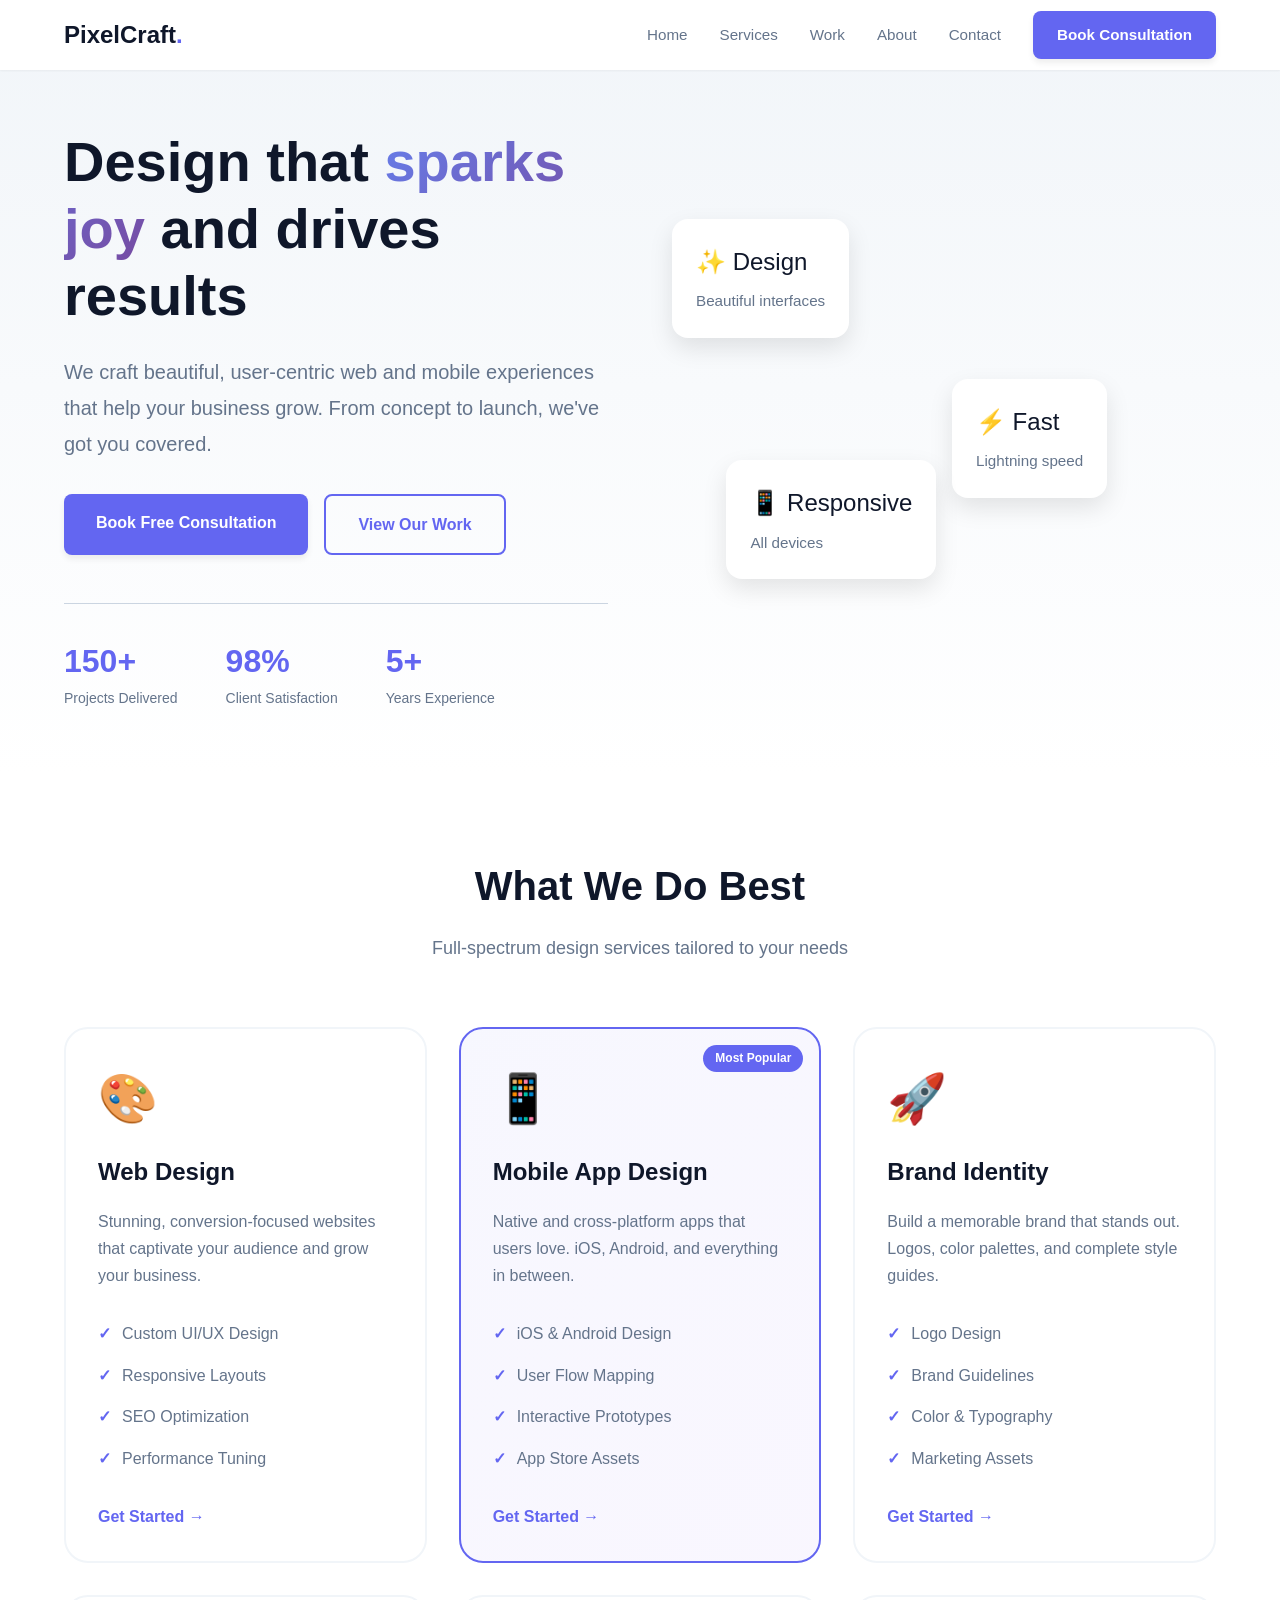
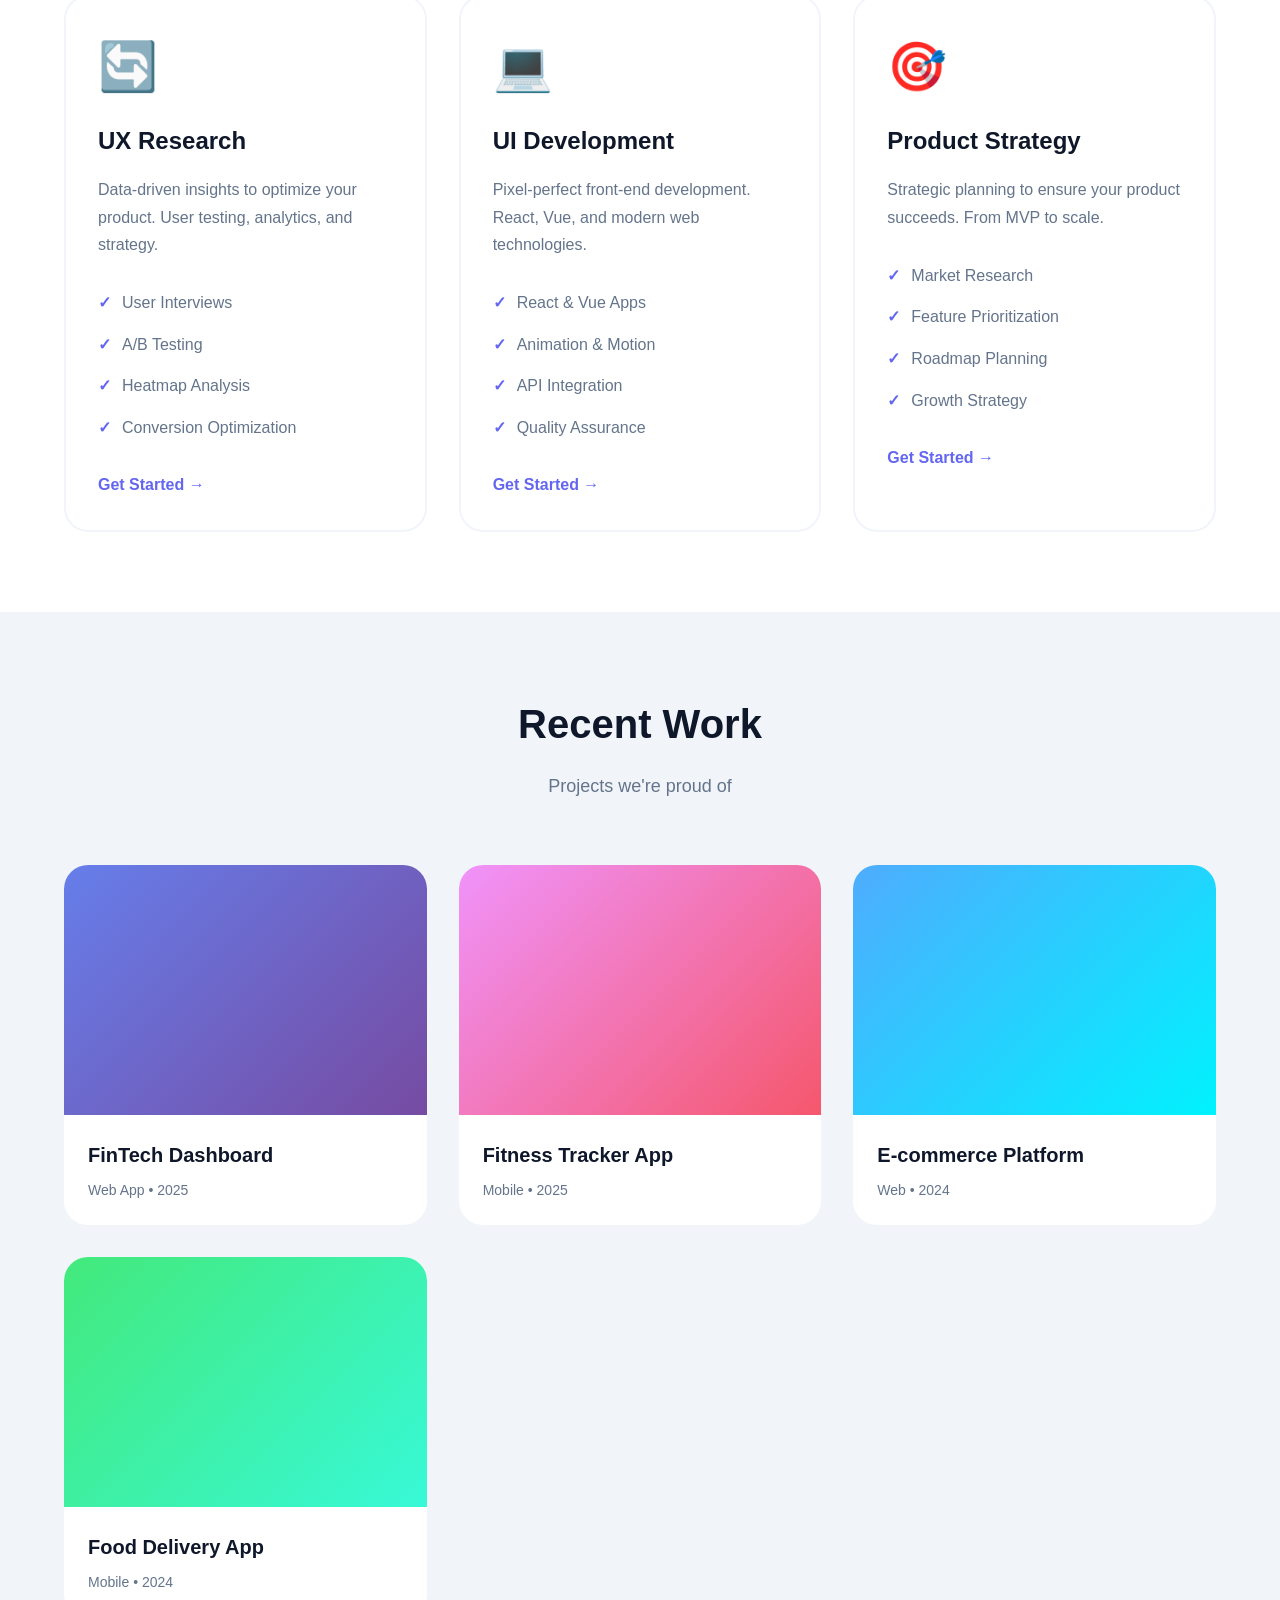
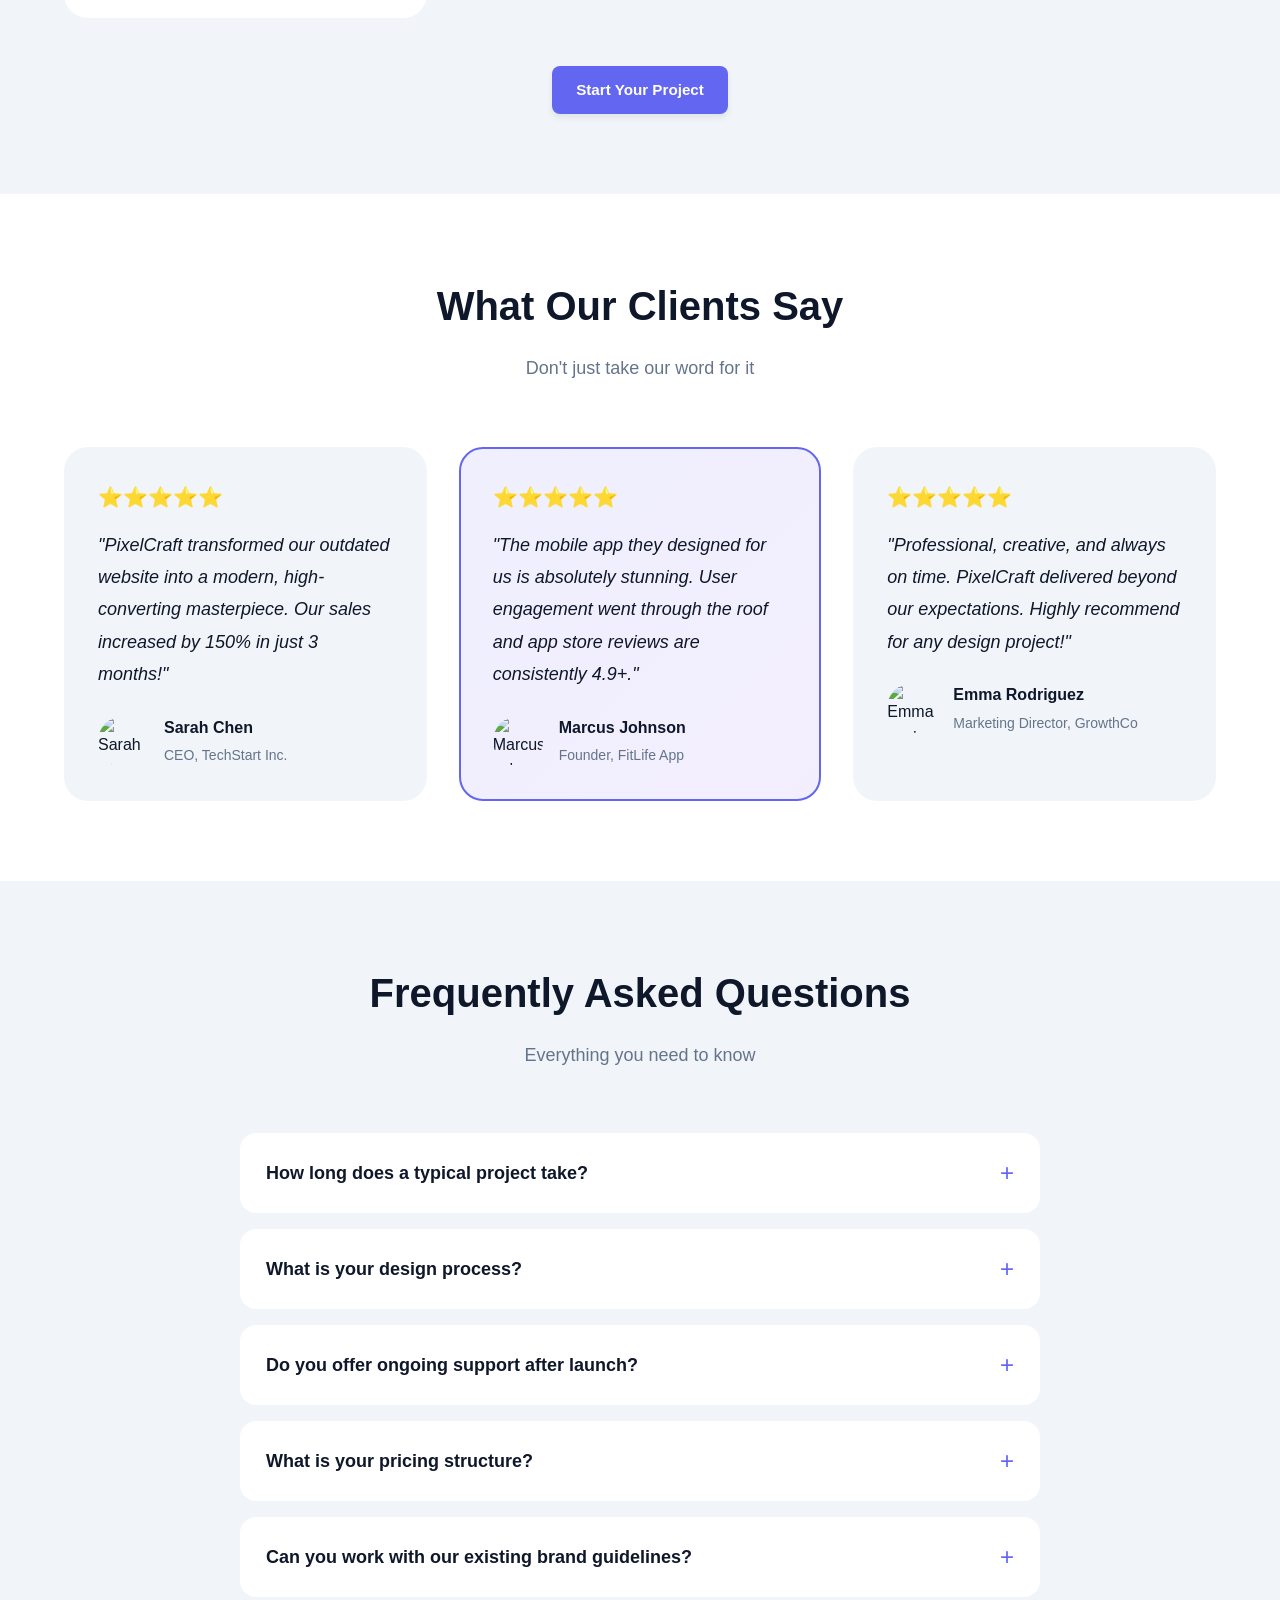
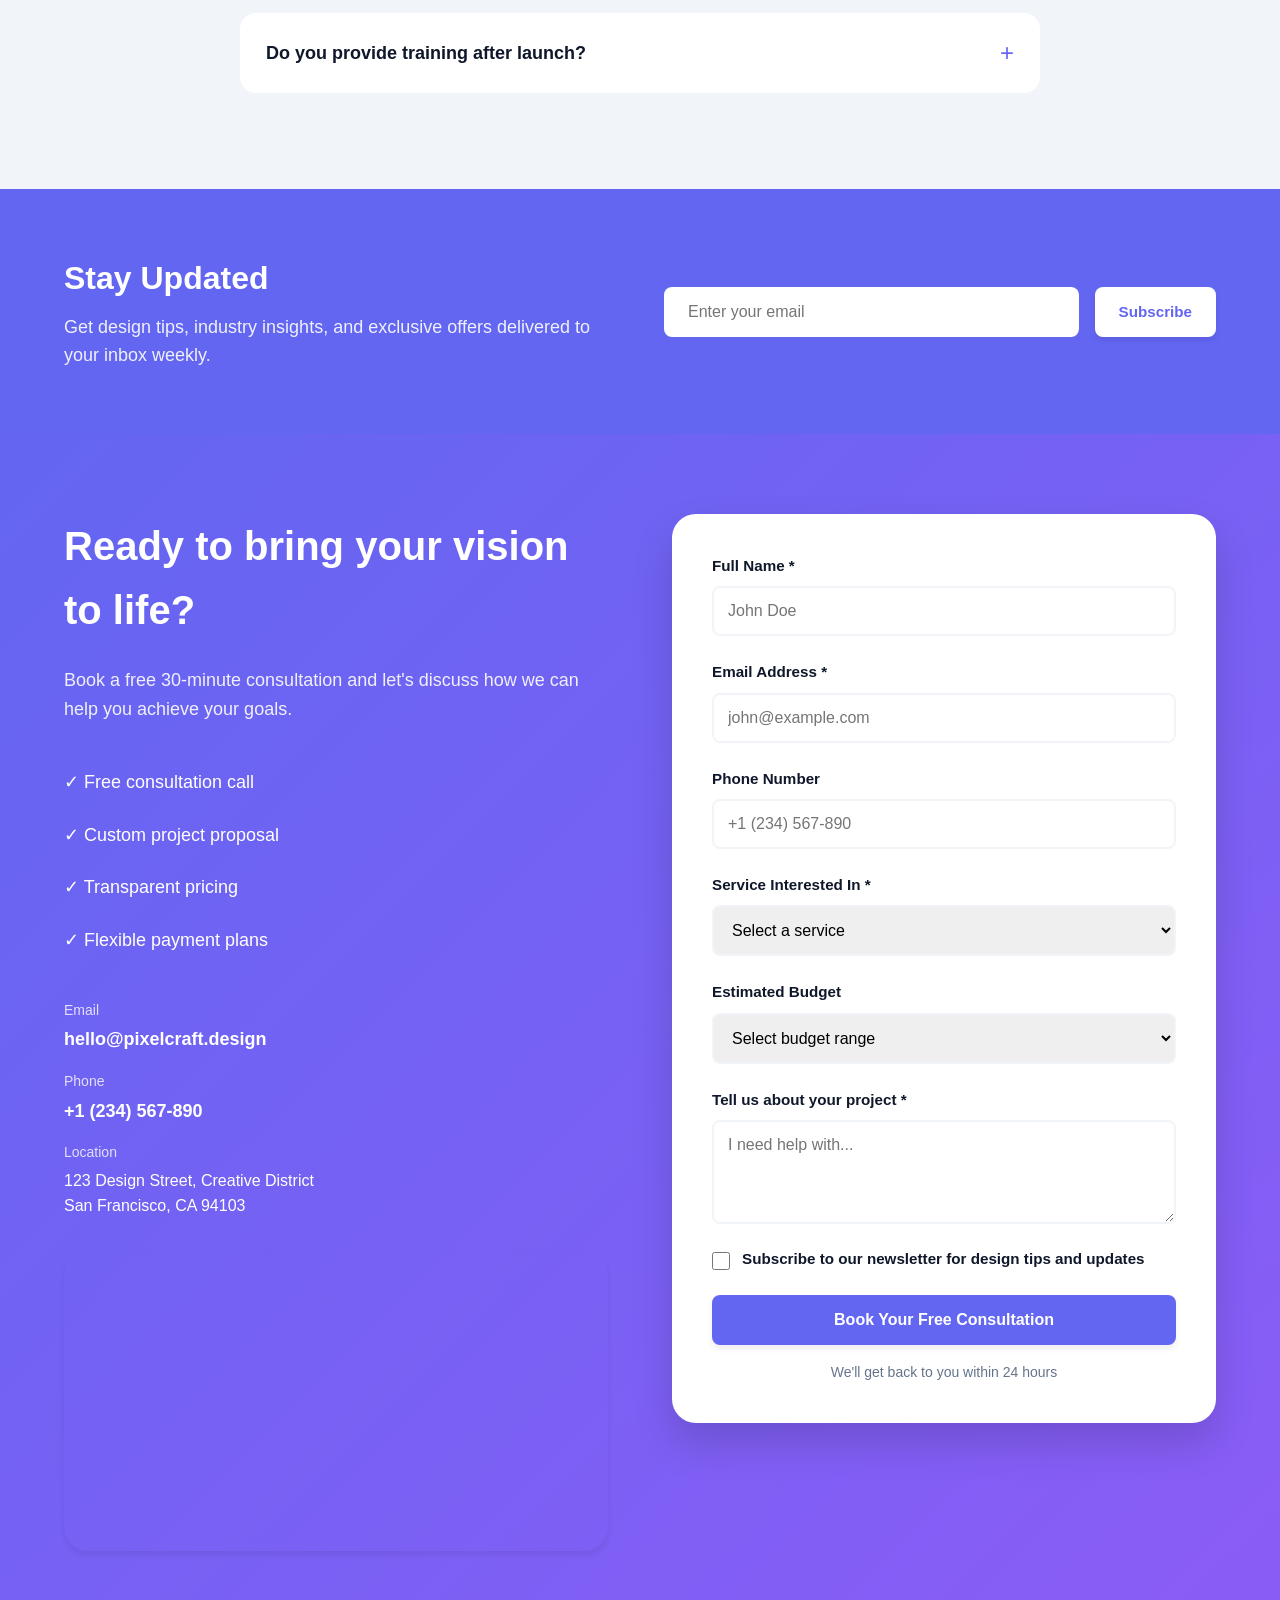
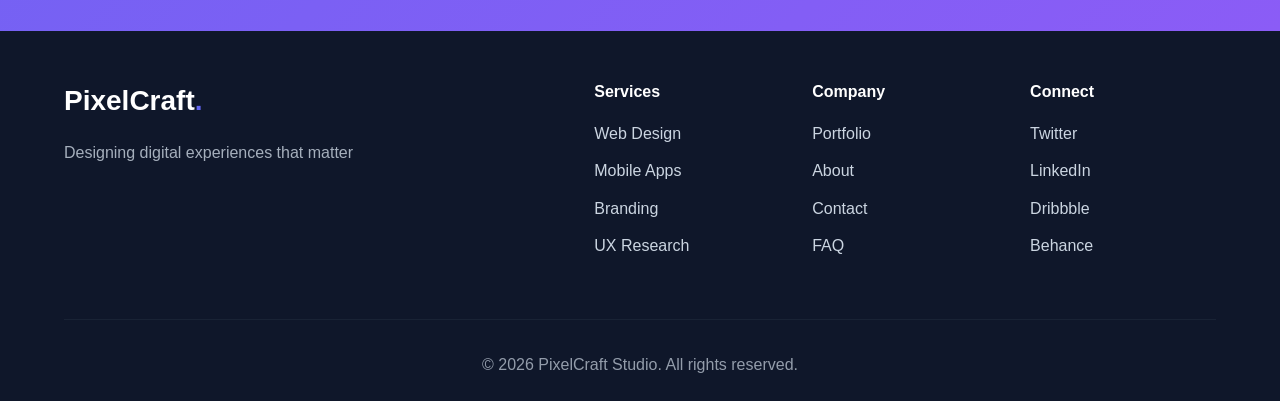
==== index.html @ 51ef46d0 "initial commit" ====
<!DOCTYPE html>
<html lang="en">
<head>
    <meta charset="UTF-8">
    <meta name="viewport" content="width=device-width, initial-scale=1.0">
    <title>PixelCraft Studio - Web & App Design Experts</title>
    <meta name="description" content="Transform your digital presence with award-winning web and app design. Book a free consultation today!">
    <link rel="stylesheet" href="styles.css">
</head>
<body>
    <!-- Navigation -->
    <nav class="navbar" id="navbar">
        <div class="container">
            <div class="nav-wrapper">
                <a href="#home" class="logo">PixelCraft<span class="accent">.</span></a>
                <button class="mobile-toggle" id="mobileToggle" aria-label="Toggle menu">
                    <span></span>
                    <span></span>
                    <span></span>
                </button>
                <ul class="nav-menu" id="navMenu">
                    <li><a href="#home" class="nav-link">Home</a></li>
                    <li><a href="#services" class="nav-link">Services</a></li>
                    <li><a href="#portfolio" class="nav-link">Work</a></li>
                    <li><a href="about.html" class="nav-link">About</a></li>
                    <li><a href="#contact" class="nav-link">Contact</a></li>
                    <li><a href="#contact" class="btn btn-primary">Book Consultation</a></li>
                </ul>
            </div>
        </div>
    </nav>

    <!-- Hero Section -->
    <section class="hero" id="home">
        <div class="container">
            <div class="hero-content">
                <div class="hero-text">
                    <h1 class="hero-title">
                        Design that <span class="gradient-text">sparks joy</span> and drives results
                    </h1>
                    <p class="hero-description">
                        We craft beautiful, user-centric web and mobile experiences that help your business grow. From concept to launch, we've got you covered.
                    </p>
                    <div class="hero-cta">
                        <a href="#contact" class="btn btn-primary btn-large">Book Free Consultation</a>
                        <a href="#portfolio" class="btn btn-secondary btn-large">View Our Work</a>
                    </div>
                    <div class="hero-stats">
                        <div class="stat">
                            <span class="stat-number">150+</span>
                            <span class="stat-label">Projects Delivered</span>
                        </div>
                        <div class="stat">
                            <span class="stat-number">98%</span>
                            <span class="stat-label">Client Satisfaction</span>
                        </div>
                        <div class="stat">
                            <span class="stat-number">5+</span>
                            <span class="stat-label">Years Experience</span>
                        </div>
                    </div>
                </div>
                <div class="hero-visual">
                    <div class="floating-card card-1">
                        <div class="card-header">✨ Design</div>
                        <div class="card-body">Beautiful interfaces</div>
                    </div>
                    <div class="floating-card card-2">
                        <div class="card-header">⚡ Fast</div>
                        <div class="card-body">Lightning speed</div>
                    </div>
                    <div class="floating-card card-3">
                        <div class="card-header">📱 Responsive</div>
                        <div class="card-body">All devices</div>
                    </div>
                </div>
            </div>
        </div>
    </section>

    <!-- Services Section -->
    <section class="services" id="services">
        <div class="container">
            <div class="section-header">
                <h2 class="section-title">What We Do Best</h2>
                <p class="section-subtitle">Full-spectrum design services tailored to your needs</p>
            </div>
            <div class="services-grid">
                <div class="service-card">
                    <div class="service-icon">🎨</div>
                    <h3 class="service-title">Web Design</h3>
                    <p class="service-description">
                        Stunning, conversion-focused websites that captivate your audience and grow your business.
                    </p>
                    <ul class="service-features">
                        <li>Custom UI/UX Design</li>
                        <li>Responsive Layouts</li>
                        <li>SEO Optimization</li>
                        <li>Performance Tuning</li>
                    </ul>
                    <a href="#contact" class="service-link">Get Started →</a>
                </div>

                <div class="service-card featured">
                    <div class="badge">Most Popular</div>
                    <div class="service-icon">📱</div>
                    <h3 class="service-title">Mobile App Design</h3>
                    <p class="service-description">
                        Native and cross-platform apps that users love. iOS, Android, and everything in between.
                    </p>
                    <ul class="service-features">
                        <li>iOS & Android Design</li>
                        <li>User Flow Mapping</li>
                        <li>Interactive Prototypes</li>
                        <li>App Store Assets</li>
                    </ul>
                    <a href="#contact" class="service-link">Get Started →</a>
                </div>

                <div class="service-card">
                    <div class="service-icon">🚀</div>
                    <h3 class="service-title">Brand Identity</h3>
                    <p class="service-description">
                        Build a memorable brand that stands out. Logos, color palettes, and complete style guides.
                    </p>
                    <ul class="service-features">
                        <li>Logo Design</li>
                        <li>Brand Guidelines</li>
                        <li>Color & Typography</li>
                        <li>Marketing Assets</li>
                    </ul>
                    <a href="#contact" class="service-link">Get Started →</a>
                </div>

                <div class="service-card">
                    <div class="service-icon">🔄</div>
                    <h3 class="service-title">UX Research</h3>
                    <p class="service-description">
                        Data-driven insights to optimize your product. User testing, analytics, and strategy.
                    </p>
                    <ul class="service-features">
                        <li>User Interviews</li>
                        <li>A/B Testing</li>
                        <li>Heatmap Analysis</li>
                        <li>Conversion Optimization</li>
                    </ul>
                    <a href="#contact" class="service-link">Get Started →</a>
                </div>

                <div class="service-card">
                    <div class="service-icon">💻</div>
                    <h3 class="service-title">UI Development</h3>
                    <p class="service-description">
                        Pixel-perfect front-end development. React, Vue, and modern web technologies.
                    </p>
                    <ul class="service-features">
                        <li>React & Vue Apps</li>
                        <li>Animation & Motion</li>
                        <li>API Integration</li>
                        <li>Quality Assurance</li>
                    </ul>
                    <a href="#contact" class="service-link">Get Started →</a>
                </div>

                <div class="service-card">
                    <div class="service-icon">🎯</div>
                    <h3 class="service-title">Product Strategy</h3>
                    <p class="service-description">
                        Strategic planning to ensure your product succeeds. From MVP to scale.
                    </p>
                    <ul class="service-features">
                        <li>Market Research</li>
                        <li>Feature Prioritization</li>
                        <li>Roadmap Planning</li>
                        <li>Growth Strategy</li>
                    </ul>
                    <a href="#contact" class="service-link">Get Started →</a>
                </div>
            </div>
        </div>
    </section>

    <!-- Portfolio Section -->
    <section class="portfolio" id="portfolio">
        <div class="container">
            <div class="section-header">
                <h2 class="section-title">Recent Work</h2>
                <p class="section-subtitle">Projects we're proud of</p>
            </div>
            <div class="portfolio-grid">
                <div class="portfolio-item">
                    <div class="portfolio-image" style="background: linear-gradient(135deg, #667eea 0%, #764ba2 100%);"></div>
                    <div class="portfolio-info">
                        <h3 class="portfolio-title">FinTech Dashboard</h3>
                        <p class="portfolio-category">Web App • 2025</p>
                    </div>
                </div>
                <div class="portfolio-item">
                    <div class="portfolio-image" style="background: linear-gradient(135deg, #f093fb 0%, #f5576c 100%);"></div>
                    <div class="portfolio-info">
                        <h3 class="portfolio-title">Fitness Tracker App</h3>
                        <p class="portfolio-category">Mobile • 2025</p>
                    </div>
                </div>
                <div class="portfolio-item">
                    <div class="portfolio-image" style="background: linear-gradient(135deg, #4facfe 0%, #00f2fe 100%);"></div>
                    <div class="portfolio-info">
                        <h3 class="portfolio-title">E-commerce Platform</h3>
                        <p class="portfolio-category">Web • 2024</p>
                    </div>
                </div>
                <div class="portfolio-item">
                    <div class="portfolio-image" style="background: linear-gradient(135deg, #43e97b 0%, #38f9d7 100%);"></div>
                    <div class="portfolio-info">
                        <h3 class="portfolio-title">Food Delivery App</h3>
                        <p class="portfolio-category">Mobile • 2024</p>
                    </div>
                </div>
            </div>
            <div class="portfolio-cta">
                <a href="#contact" class="btn btn-primary">Start Your Project</a>
            </div>
        </div>
    </section>

    <!-- Testimonials Section -->
    <section class="testimonials" id="testimonials">
        <div class="container">
            <div class="section-header">
                <h2 class="section-title">What Our Clients Say</h2>
                <p class="section-subtitle">Don't just take our word for it</p>
            </div>
            <div class="testimonials-grid">
                <div class="testimonial-card">
                    <div class="testimonial-rating">⭐⭐⭐⭐⭐</div>
                    <p class="testimonial-text">
                        "PixelCraft transformed our outdated website into a modern, high-converting masterpiece. Our sales increased by 150% in just 3 months!"
                    </p>
                    <div class="testimonial-author">
                        <img src="https://ui-avatars.com/api/?name=Sarah+Chen&background=6366f1&color=fff" alt="Sarah Chen" class="author-image">
                        <div class="author-info">
                            <div class="author-name">Sarah Chen</div>
                            <div class="author-title">CEO, TechStart Inc.</div>
                        </div>
                    </div>
                </div>

                <div class="testimonial-card featured">
                    <div class="testimonial-rating">⭐⭐⭐⭐⭐</div>
                    <p class="testimonial-text">
                        "The mobile app they designed for us is absolutely stunning. User engagement went through the roof and app store reviews are consistently 4.9+."
                    </p>
                    <div class="testimonial-author">
                        <img src="https://ui-avatars.com/api/?name=Marcus+Johnson&background=ec4899&color=fff" alt="Marcus Johnson" class="author-image">
                        <div class="author-info">
                            <div class="author-name">Marcus Johnson</div>
                            <div class="author-title">Founder, FitLife App</div>
                        </div>
                    </div>
                </div>

                <div class="testimonial-card">
                    <div class="testimonial-rating">⭐⭐⭐⭐⭐</div>
                    <p class="testimonial-text">
                        "Professional, creative, and always on time. PixelCraft delivered beyond our expectations. Highly recommend for any design project!"
                    </p>
                    <div class="testimonial-author">
                        <img src="https://ui-avatars.com/api/?name=Emma+Rodriguez&background=8b5cf6&color=fff" alt="Emma Rodriguez" class="author-image">
                        <div class="author-info">
                            <div class="author-name">Emma Rodriguez</div>
                            <div class="author-title">Marketing Director, GrowthCo</div>
                        </div>
                    </div>
                </div>
            </div>
        </div>
    </section>

    <!-- FAQ Section -->
    <section class="faq" id="faq">
        <div class="container">
            <div class="section-header">
                <h2 class="section-title">Frequently Asked Questions</h2>
                <p class="section-subtitle">Everything you need to know</p>
            </div>
            <div class="faq-container">
                <div class="faq-item">
                    <button class="faq-question">
                        <span>How long does a typical project take?</span>
                        <span class="faq-icon">+</span>
                    </button>
                    <div class="faq-answer">
                        <p>Project timelines vary based on scope. A typical website takes 4-6 weeks, while mobile apps range from 8-12 weeks. We provide detailed timelines during our initial consultation.</p>
                    </div>
                </div>

                <div class="faq-item">
                    <button class="faq-question">
                        <span>What is your design process?</span>
                        <span class="faq-icon">+</span>
                    </button>
                    <div class="faq-answer">
                        <p>We follow a 5-step process: Discovery & Research → Wireframing → Design Concepts → Development → Testing & Launch. You'll be involved at every stage with regular updates and feedback sessions.</p>
                    </div>
                </div>

                <div class="faq-item">
                    <button class="faq-question">
                        <span>Do you offer ongoing support after launch?</span>
                        <span class="faq-icon">+</span>
                    </button>
                    <div class="faq-answer">
                        <p>Absolutely! We offer maintenance packages including updates, bug fixes, and feature additions. All projects include 30 days of free post-launch support.</p>
                    </div>
                </div>

                <div class="faq-item">
                    <button class="faq-question">
                        <span>What is your pricing structure?</span>
                        <span class="faq-icon">+</span>
                    </button>
                    <div class="faq-answer">
                        <p>We offer both project-based and retainer pricing. Websites start at $5,000, mobile apps at $15,000. We provide custom quotes based on your specific needs and requirements.</p>
                    </div>
                </div>

                <div class="faq-item">
                    <button class="faq-question">
                        <span>Can you work with our existing brand guidelines?</span>
                        <span class="faq-icon">+</span>
                    </button>
                    <div class="faq-answer">
                        <p>Yes! We can work within your existing brand guidelines or help you create new ones. Our designs are always tailored to match your brand identity and business goals.</p>
                    </div>
                </div>

                <div class="faq-item">
                    <button class="faq-question">
                        <span>Do you provide training after launch?</span>
                        <span class="faq-icon">+</span>
                    </button>
                    <div class="faq-answer">
                        <p>Yes, we provide comprehensive training sessions and documentation so your team can confidently manage and update your website or app.</p>
                    </div>
                </div>
            </div>
        </div>
    </section>

    <!-- Newsletter Section -->
    <section class="newsletter">
        <div class="container">
            <div class="newsletter-content">
                <div class="newsletter-text">
                    <h2 class="newsletter-title">Stay Updated</h2>
                    <p class="newsletter-description">Get design tips, industry insights, and exclusive offers delivered to your inbox weekly.</p>
                </div>
                <form class="newsletter-form" id="newsletterForm">
                    <input type="email" placeholder="Enter your email" required class="newsletter-input">
                    <button type="submit" class="btn btn-primary">Subscribe</button>
                </form>
            </div>
        </div>
    </section>

    <!-- Contact/CTA Section -->
    <section class="contact" id="contact">
        <div class="container">
            <div class="contact-wrapper">
                <div class="contact-info">
                    <h2 class="contact-title">Ready to bring your vision to life?</h2>
                    <p class="contact-description">
                        Book a free 30-minute consultation and let's discuss how we can help you achieve your goals.
                    </p>
                    <ul class="contact-benefits">
                        <li>✓ Free consultation call</li>
                        <li>✓ Custom project proposal</li>
                        <li>✓ Transparent pricing</li>
                        <li>✓ Flexible payment plans</li>
                    </ul>
                    <div class="contact-details">
                        <div class="contact-item">
                            <span class="contact-label">Email</span>
                            <a href="mailto:hello@pixelcraft.design">hello@pixelcraft.design</a>
                        </div>
                        <div class="contact-item">
                            <span class="contact-label">Phone</span>
                            <a href="tel:+1234567890">+1 (234) 567-890</a>
                        </div>
                        <div class="contact-item">
                            <span class="contact-label">Location</span>
                            <span>123 Design Street, Creative District<br>San Francisco, CA 94103</span>
                        </div>
                    </div>
                    
                    <!-- Google Maps -->
                    <div class="map-container">
                        <iframe 
                            src="https://www.google.com/maps/embed?pb=!1m18!1m12!1m3!1d3153.0977358364634!2d-122.41941492346373!3d37.77492971267033!2m3!1f0!2f0!3f0!3m2!1i1024!2i768!4f13.1!3m3!1m2!1s0x8085809c6c8f4459%3A0xb10ed6d9b5050fa5!2sTwitter%20HQ!5e0!3m2!1sen!2sus!4v1704672000000!5m2!1sen!2sus" 
                            width="100%" 
                            height="300" 
                            style="border:0; border-radius: 1rem;" 
                            allowfullscreen="" 
                            loading="lazy" 
                            referrerpolicy="no-referrer-when-downgrade">
                        </iframe>
                    </div>
                </div>
                <div class="contact-form-wrapper">
                    <form class="contact-form" id="contactForm" action="https://formspree.io/f/YOUR_FORM_ID" method="POST">
                        <div class="form-group">
                            <label for="name">Full Name *</label>
                            <input type="text" id="name" name="name" required placeholder="John Doe">
                        </div>
                        <div class="form-group">
                            <label for="email">Email Address *</label>
                            <input type="email" id="email" name="email" required placeholder="john@example.com">
                        </div>
                        <div class="form-group">
                            <label for="phone">Phone Number</label>
                            <input type="tel" id="phone" name="phone" placeholder="+1 (234) 567-890">
                        </div>
                        <div class="form-group">
                            <label for="service">Service Interested In *</label>
                            <select id="service" name="service" required>
                                <option value="">Select a service</option>
                                <option value="web-design">Web Design</option>
                                <option value="mobile-app">Mobile App Design</option>
                                <option value="branding">Brand Identity</option>
                                <option value="ux-research">UX Research</option>
                                <option value="development">UI Development</option>
                                <option value="strategy">Product Strategy</option>
                            </select>
                        </div>
                        <div class="form-group">
                            <label for="budget">Estimated Budget</label>
                            <select id="budget" name="budget">
                                <option value="">Select budget range</option>
                                <option value="5k-10k">$5,000 - $10,000</option>
                                <option value="10k-25k">$10,000 - $25,000</option>
                                <option value="25k-50k">$25,000 - $50,000</option>
                                <option value="50k+">$50,000+</option>
                            </select>
                        </div>
                        <div class="form-group">
                            <label for="message">Tell us about your project *</label>
                            <textarea id="message" name="message" rows="4" required placeholder="I need help with..."></textarea>
                        </div>
                        <div class="form-group">
                            <label class="checkbox-label">
                                <input type="checkbox" name="newsletter" value="yes">
                                <span>Subscribe to our newsletter for design tips and updates</span>
                            </label>
                        </div>
                        <button type="submit" class="btn btn-primary btn-large btn-full">Book Your Free Consultation</button>
                        <p class="form-note">We'll get back to you within 24 hours</p>
                        <div id="formStatus" class="form-status"></div>
                    </form>
                </div>
            </div>
        </div>
    </section>

    <!-- Footer -->
    <footer class="footer">
        <div class="container">
            <div class="footer-content">
                <div class="footer-brand">
                    <a href="#home" class="logo">PixelCraft<span class="accent">.</span></a>
                    <p class="footer-tagline">Designing digital experiences that matter</p>
                </div>
                <div class="footer-links">
                    <div class="footer-column">
                        <h4>Services</h4>
                        <ul>
                            <li><a href="#services">Web Design</a></li>
                            <li><a href="#services">Mobile Apps</a></li>
                            <li><a href="#services">Branding</a></li>
                            <li><a href="#services">UX Research</a></li>
                        </ul>
                    </div>
                    <div class="footer-column">
                        <h4>Company</h4>
                        <ul>
                            <li><a href="#portfolio">Portfolio</a></li>
                            <li><a href="about.html">About</a></li>
                            <li><a href="#contact">Contact</a></li>
                            <li><a href="#faq">FAQ</a></li>
                        </ul>
                    </div>
                    <div class="footer-column">
                        <h4>Connect</h4>
                        <ul>
                            <li><a href="#">Twitter</a></li>
                            <li><a href="#">LinkedIn</a></li>
                            <li><a href="#">Dribbble</a></li>
                            <li><a href="#">Behance</a></li>
                        </ul>
                    </div>
                </div>
            </div>
            <div class="footer-bottom">
                <p>&copy; 2026 PixelCraft Studio. All rights reserved.</p>
            </div>
        </div>
    </footer>

    <script src="script.js"></script>
</body>
</html>
---- styles.css ----
/* ====================================
   RESET & BASE STYLES
   ==================================== */
* {
    margin: 0;
    padding: 0;
    box-sizing: border-box;
}

:root {
    /* Colors */
    --primary: #6366f1;
    --primary-dark: #4f46e5;
    --primary-light: #818cf8;
    --secondary: #ec4899;
    --accent: #8b5cf6;
    --dark: #0f172a;
    --dark-light: #1e293b;
    --gray: #64748b;
    --gray-light: #cbd5e1;
    --light: #f1f5f9;
    --white: #ffffff;
    
    /* Gradients */
    --gradient-1: linear-gradient(135deg, #667eea 0%, #764ba2 100%);
    --gradient-2: linear-gradient(135deg, #f093fb 0%, #f5576c 100%);
    --gradient-3: linear-gradient(135deg, #4facfe 0%, #00f2fe 100%);
    
    /* Typography */
    --font-sans: -apple-system, BlinkMacSystemFont, 'Segoe UI', Roboto, 'Helvetica Neue', Arial, sans-serif;
    
    /* Spacing */
    --spacing-xs: 0.5rem;
    --spacing-sm: 1rem;
    --spacing-md: 2rem;
    --spacing-lg: 4rem;
    --spacing-xl: 6rem;
    
    /* Border Radius */
    --radius-sm: 0.5rem;
    --radius-md: 1rem;
    --radius-lg: 1.5rem;
    
    /* Shadows */
    --shadow-sm: 0 1px 2px rgba(0, 0, 0, 0.05);
    --shadow-md: 0 4px 6px rgba(0, 0, 0, 0.07);
    --shadow-lg: 0 10px 25px rgba(0, 0, 0, 0.1);
    --shadow-xl: 0 20px 40px rgba(0, 0, 0, 0.15);
}

html {
    scroll-behavior: smooth;
    font-size: 16px;
}

body {
    font-family: var(--font-sans);
    line-height: 1.6;
    color: var(--dark);
    background-color: var(--white);
    -webkit-font-smoothing: antialiased;
    -moz-osx-font-smoothing: grayscale;
}

.container {
    width: 100%;
    max-width: 1200px;
    margin: 0 auto;
    padding: 0 1.5rem;
}

/* ====================================
   NAVIGATION
   ==================================== */
.navbar {
    position: fixed;
    top: 0;
    left: 0;
    right: 0;
    background: rgba(255, 255, 255, 0.95);
    backdrop-filter: blur(10px);
    box-shadow: var(--shadow-sm);
    z-index: 1000;
    transition: all 0.3s ease;
}

.nav-wrapper {
    display: flex;
    align-items: center;
    justify-content: space-between;
    height: 70px;
}

.logo {
    font-size: 1.5rem;
    font-weight: 700;
    color: var(--dark);
    text-decoration: none;
    transition: color 0.3s ease;
}

.logo:hover {
    color: var(--primary);
}

.logo .accent {
    color: var(--primary);
}

.nav-menu {
    display: flex;
    align-items: center;
    gap: 2rem;
    list-style: none;
}

.nav-link {
    color: var(--gray);
    text-decoration: none;
    font-weight: 500;
    transition: color 0.3s ease;
    font-size: 0.95rem;
}

.nav-link:hover {
    color: var(--primary);
}

.mobile-toggle {
    display: none;
    flex-direction: column;
    gap: 5px;
    background: none;
    border: none;
    cursor: pointer;
    padding: 0.5rem;
}

.mobile-toggle span {
    width: 25px;
    height: 3px;
    background: var(--dark);
    border-radius: 2px;
    transition: all 0.3s ease;
}

/* ====================================
   BUTTONS
   ==================================== */
.btn {
    display: inline-block;
    padding: 0.75rem 1.5rem;
    border-radius: var(--radius-sm);
    text-decoration: none;
    font-weight: 600;
    font-size: 0.95rem;
    transition: all 0.3s ease;
    cursor: pointer;
    border: none;
    text-align: center;
}

.btn-primary {
    background: var(--primary);
    color: var(--white);
    box-shadow: var(--shadow-md);
}

.btn-primary:hover {
    background: var(--primary-dark);
    transform: translateY(-2px);
    box-shadow: var(--shadow-lg);
}

.btn-secondary {
    background: transparent;
    color: var(--primary);
    border: 2px solid var(--primary);
}

.btn-secondary:hover {
    background: var(--primary);
    color: var(--white);
}

.btn-large {
    padding: 1rem 2rem;
    font-size: 1rem;
}

.btn-full {
    width: 100%;
}

/* ====================================
   HERO SECTION
   ==================================== */
.hero {
    padding: 8rem 0 4rem;
    background: linear-gradient(180deg, var(--light) 0%, var(--white) 100%);
    overflow: hidden;
}

.hero-content {
    display: grid;
    grid-template-columns: 1fr 1fr;
    gap: 4rem;
    align-items: center;
}

.hero-title {
    font-size: 3.5rem;
    font-weight: 800;
    line-height: 1.2;
    margin-bottom: 1.5rem;
    color: var(--dark);
}

.gradient-text {
    background: var(--gradient-1);
    -webkit-background-clip: text;
    -webkit-text-fill-color: transparent;
    background-clip: text;
}

.hero-description {
    font-size: 1.25rem;
    color: var(--gray);
    margin-bottom: 2rem;
    line-height: 1.8;
}

.hero-cta {
    display: flex;
    gap: 1rem;
    margin-bottom: 3rem;
    flex-wrap: wrap;
}

.hero-stats {
    display: flex;
    gap: 3rem;
    padding-top: 2rem;
    border-top: 1px solid var(--gray-light);
}

.stat {
    display: flex;
    flex-direction: column;
}

.stat-number {
    font-size: 2rem;
    font-weight: 700;
    color: var(--primary);
}

.stat-label {
    font-size: 0.875rem;
    color: var(--gray);
}

.hero-visual {
    position: relative;
    height: 400px;
}

.floating-card {
    position: absolute;
    background: var(--white);
    padding: 1.5rem;
    border-radius: var(--radius-md);
    box-shadow: var(--shadow-lg);
    animation: float 3s ease-in-out infinite;
}

.card-1 {
    top: 0;
    left: 0;
    animation-delay: 0s;
}

.card-2 {
    top: 40%;
    right: 20%;
    animation-delay: 0.5s;
}

.card-3 {
    bottom: 10%;
    left: 10%;
    animation-delay: 1s;
}

.card-header {
    font-size: 1.5rem;
    margin-bottom: 0.5rem;
}

.card-body {
    color: var(--gray);
    font-size: 0.95rem;
}

@keyframes float {
    0%, 100% {
        transform: translateY(0);
    }
    50% {
        transform: translateY(-20px);
    }
}

/* ====================================
   SECTION STYLES
   ==================================== */
section {
    padding: 5rem 0;
}

.section-header {
    text-align: center;
    margin-bottom: 4rem;
}

.section-title {
    font-size: 2.5rem;
    font-weight: 700;
    margin-bottom: 1rem;
    color: var(--dark);
}

.section-subtitle {
    font-size: 1.125rem;
    color: var(--gray);
}

/* ====================================
   SERVICES SECTION
   ==================================== */
.services {
    background: var(--white);
}

.services-grid {
    display: grid;
    grid-template-columns: repeat(auto-fit, minmax(320px, 1fr));
    gap: 2rem;
}

.service-card {
    background: var(--white);
    padding: 2rem;
    border-radius: var(--radius-lg);
    border: 2px solid var(--light);
    transition: all 0.3s ease;
    position: relative;
}

.service-card:hover {
    border-color: var(--primary);
    transform: translateY(-5px);
    box-shadow: var(--shadow-lg);
}

.service-card.featured {
    border-color: var(--primary);
    background: linear-gradient(135deg, rgba(99, 102, 241, 0.05) 0%, rgba(139, 92, 246, 0.05) 100%);
}

.badge {
    position: absolute;
    top: 1rem;
    right: 1rem;
    background: var(--primary);
    color: var(--white);
    padding: 0.25rem 0.75rem;
    border-radius: 1rem;
    font-size: 0.75rem;
    font-weight: 600;
}

.service-icon {
    font-size: 3rem;
    margin-bottom: 1rem;
}

.service-title {
    font-size: 1.5rem;
    font-weight: 700;
    margin-bottom: 1rem;
    color: var(--dark);
}

.service-description {
    color: var(--gray);
    margin-bottom: 1.5rem;
    line-height: 1.7;
}

.service-features {
    list-style: none;
    margin-bottom: 1.5rem;
}

.service-features li {
    padding: 0.5rem 0;
    color: var(--gray);
    position: relative;
    padding-left: 1.5rem;
}

.service-features li:before {
    content: "✓";
    position: absolute;
    left: 0;
    color: var(--primary);
    font-weight: 700;
}

.service-link {
    color: var(--primary);
    text-decoration: none;
    font-weight: 600;
    display: inline-flex;
    align-items: center;
    transition: gap 0.3s ease;
}

.service-link:hover {
    gap: 0.5rem;
}

/* ====================================
   TESTIMONIALS SECTION
   ==================================== */
.testimonials {
    background: var(--white);
}

.testimonials-grid {
    display: grid;
    grid-template-columns: repeat(auto-fit, minmax(320px, 1fr));
    gap: 2rem;
}

.testimonial-card {
    background: var(--light);
    padding: 2rem;
    border-radius: var(--radius-lg);
    transition: all 0.3s ease;
    border: 2px solid transparent;
}

.testimonial-card:hover {
    border-color: var(--primary);
    transform: translateY(-5px);
    box-shadow: var(--shadow-lg);
}

.testimonial-card.featured {
    background: linear-gradient(135deg, rgba(99, 102, 241, 0.1) 0%, rgba(139, 92, 246, 0.1) 100%);
    border-color: var(--primary);
}

.testimonial-rating {
    font-size: 1.25rem;
    margin-bottom: 1rem;
}

.testimonial-text {
    font-size: 1.125rem;
    line-height: 1.8;
    color: var(--dark);
    margin-bottom: 1.5rem;
    font-style: italic;
}

.testimonial-author {
    display: flex;
    align-items: center;
    gap: 1rem;
}

.author-image {
    width: 50px;
    height: 50px;
    border-radius: 50%;
    object-fit: cover;
}

.author-name {
    font-weight: 700;
    color: var(--dark);
    margin-bottom: 0.25rem;
}

.author-title {
    font-size: 0.875rem;
    color: var(--gray);
}

/* ====================================
   FAQ SECTION
   ==================================== */
.faq {
    background: var(--light);
}

.faq-container {
    max-width: 800px;
    margin: 0 auto;
}

.faq-item {
    background: var(--white);
    margin-bottom: 1rem;
    border-radius: var(--radius-md);
    overflow: hidden;
    border: 2px solid transparent;
    transition: border-color 0.3s ease;
}

.faq-item.active {
    border-color: var(--primary);
}

.faq-question {
    width: 100%;
    padding: 1.5rem;
    background: none;
    border: none;
    display: flex;
    justify-content: space-between;
    align-items: center;
    cursor: pointer;
    font-size: 1.125rem;
    font-weight: 600;
    color: var(--dark);
    text-align: left;
    transition: background 0.3s ease;
}

.faq-question:hover {
    background: var(--light);
}

.faq-icon {
    font-size: 1.5rem;
    color: var(--primary);
    transition: transform 0.3s ease;
    font-weight: 300;
}

.faq-item.active .faq-icon {
    transform: rotate(45deg);
}

.faq-answer {
    max-height: 0;
    overflow: hidden;
    transition: max-height 0.3s ease, padding 0.3s ease;
}

.faq-item.active .faq-answer {
    max-height: 500px;
    padding: 0 1.5rem 1.5rem;
}

.faq-answer p {
    color: var(--gray);
    line-height: 1.8;
}

/* ====================================
   NEWSLETTER SECTION
   ==================================== */
.newsletter {
    background: var(--primary);
    padding: 4rem 0;
}

.newsletter-content {
    display: grid;
    grid-template-columns: 1fr 1fr;
    gap: 3rem;
    align-items: center;
}

.newsletter-title {
    font-size: 2rem;
    font-weight: 700;
    color: var(--white);
    margin-bottom: 0.5rem;
}

.newsletter-description {
    color: var(--white);
    opacity: 0.9;
    font-size: 1.125rem;
}

.newsletter-form {
    display: flex;
    gap: 1rem;
}

.newsletter-input {
    flex: 1;
    padding: 1rem 1.5rem;
    border: none;
    border-radius: var(--radius-sm);
    font-size: 1rem;
    font-family: var(--font-sans);
}

.newsletter-input:focus {
    outline: 2px solid var(--white);
}

.newsletter-form .btn {
    white-space: nowrap;
    background: var(--white);
    color: var(--primary);
}

.newsletter-form .btn:hover {
    background: var(--light);
    transform: translateY(-2px);
}

/* ====================================
   PORTFOLIO SECTION
   ==================================== */
.portfolio {
    background: var(--light);
}

.portfolio-grid {
    display: grid;
    grid-template-columns: repeat(auto-fit, minmax(280px, 1fr));
    gap: 2rem;
    margin-bottom: 3rem;
}

.portfolio-item {
    background: var(--white);
    border-radius: var(--radius-lg);
    overflow: hidden;
    transition: all 0.3s ease;
    cursor: pointer;
}

.portfolio-item:hover {
    transform: translateY(-5px);
    box-shadow: var(--shadow-xl);
}

.portfolio-image {
    height: 250px;
    background-size: cover;
    background-position: center;
    transition: transform 0.3s ease;
}

.portfolio-item:hover .portfolio-image {
    transform: scale(1.05);
}

.portfolio-info {
    padding: 1.5rem;
}

.portfolio-title {
    font-size: 1.25rem;
    font-weight: 700;
    margin-bottom: 0.5rem;
    color: var(--dark);
}

.portfolio-category {
    color: var(--gray);
    font-size: 0.875rem;
}

.portfolio-cta {
    text-align: center;
}

/* ====================================
   BLOG SECTION
   ==================================== */
.blog {
    background: var(--white);
}

.blog-grid {
    display: grid;
    grid-template-columns: repeat(auto-fit, minmax(300px, 1fr));
    gap: 2rem;
    margin-bottom: 3rem;
}

.blog-card {
    background: var(--white);
    border-radius: var(--radius-lg);
    overflow: hidden;
    border: 2px solid var(--light);
    transition: all 0.3s ease;
}

.blog-card:hover {
    border-color: var(--primary);
    transform: translateY(-5px);
    box-shadow: var(--shadow-lg);
}

.blog-image {
    height: 200px;
    background-size: cover;
    background-position: center;
}

.blog-content {
    padding: 1.5rem;
}

.blog-meta {
    display: flex;
    justify-content: space-between;
    align-items: center;
    margin-bottom: 1rem;
}

.blog-category {
    background: var(--light);
    color: var(--primary);
    padding: 0.25rem 0.75rem;
    border-radius: 1rem;
    font-size: 0.75rem;
    font-weight: 600;
}

.blog-date {
    color: var(--gray);
    font-size: 0.875rem;
}

.blog-title {
    font-size: 1.25rem;
    font-weight: 700;
    margin-bottom: 0.75rem;
    color: var(--dark);
    line-height: 1.4;
}

.blog-excerpt {
    color: var(--gray);
    margin-bottom: 1rem;
    line-height: 1.6;
}

.blog-link {
    color: var(--primary);
    text-decoration: none;
    font-weight: 600;
    display: inline-flex;
    align-items: center;
    transition: gap 0.3s ease;
}

.blog-link:hover {
    gap: 0.5rem;
}

.blog-cta {
    text-align: center;
}

/* ====================================
   CONTACT SECTION
   ==================================== */
.contact {
    background: linear-gradient(135deg, var(--primary) 0%, var(--accent) 100%);
    color: var(--white);
}

.contact-wrapper {
    display: grid;
    grid-template-columns: 1fr 1fr;
    gap: 4rem;
    align-items: start;
}

.contact-title {
    font-size: 2.5rem;
    font-weight: 700;
    margin-bottom: 1.5rem;
}

.contact-description {
    font-size: 1.125rem;
    margin-bottom: 2rem;
    opacity: 0.9;
}

.contact-benefits {
    list-style: none;
    margin-bottom: 2rem;
}

.contact-benefits li {
    padding: 0.75rem 0;
    font-size: 1.125rem;
}

.contact-details {
    display: flex;
    flex-direction: column;
    gap: 1rem;
}

.contact-item {
    display: flex;
    flex-direction: column;
    gap: 0.25rem;
}

.contact-label {
    font-size: 0.875rem;
    opacity: 0.8;
}

.contact-item a {
    color: var(--white);
    text-decoration: none;
    font-weight: 600;
    font-size: 1.125rem;
}

.map-container {
    margin-top: 2rem;
    border-radius: var(--radius-lg);
    overflow: hidden;
    box-shadow: var(--shadow-md);
}

.map-container iframe {
    display: block;
    width: 100%;
}

.contact-form-wrapper {
    background: var(--white);
    padding: 2.5rem;
    border-radius: var(--radius-lg);
    box-shadow: var(--shadow-xl);
}

.contact-form {
    display: flex;
    flex-direction: column;
    gap: 1.5rem;
}

.form-group {
    display: flex;
    flex-direction: column;
    gap: 0.5rem;
}

.form-group label {
    color: var(--dark);
    font-weight: 600;
    font-size: 0.95rem;
}

.form-group input,
.form-group select,
.form-group textarea {
    padding: 0.875rem;
    border: 2px solid var(--light);
    border-radius: var(--radius-sm);
    font-family: var(--font-sans);
    font-size: 1rem;
    transition: border-color 0.3s ease;
}

.form-group input:focus,
.form-group select:focus,
.form-group textarea:focus {
    outline: none;
    border-color: var(--primary);
}

.form-group textarea {
    resize: vertical;
}

.form-note {
    text-align: center;
    color: var(--gray);
    font-size: 0.875rem;
    margin-top: -0.5rem;
}

.checkbox-label {
    display: flex;
    align-items: start;
    gap: 0.75rem;
    cursor: pointer;
    color: var(--dark);
}

.checkbox-label input[type="checkbox"] {
    margin-top: 0.25rem;
    cursor: pointer;
    width: 18px;
    height: 18px;
}

.checkbox-label span {
    font-size: 0.95rem;
    line-height: 1.5;
}

.form-status {
    margin-top: 1rem;
    padding: 1rem;
    border-radius: var(--radius-sm);
    text-align: center;
    font-weight: 600;
    display: none;
}

.form-status.success {
    display: block;
    background: #d1fae5;
    color: #065f46;
    border: 2px solid #10b981;
}

.form-status.error {
    display: block;
    background: #fee2e2;
    color: #991b1b;
    border: 2px solid #ef4444;
}

.form-status.loading {
    display: block;
    background: #dbeafe;
    color: #1e40af;
    border: 2px solid #3b82f6;
}

/* ====================================
   FOOTER
   ==================================== */
.footer {
    background: var(--dark);
    color: var(--gray-light);
    padding: 3rem 0 1.5rem;
}

.footer-content {
    display: grid;
    grid-template-columns: 1.5fr 2fr;
    gap: 4rem;
    margin-bottom: 3rem;
}

.footer-brand .logo {
    color: var(--white);
    font-size: 1.75rem;
}

.footer-tagline {
    margin-top: 1rem;
    opacity: 0.8;
}

.footer-links {
    display: grid;
    grid-template-columns: repeat(3, 1fr);
    gap: 2rem;
}

.footer-column h4 {
    color: var(--white);
    margin-bottom: 1rem;
    font-size: 1rem;
}

.footer-column ul {
    list-style: none;
}

.footer-column ul li {
    margin-bottom: 0.75rem;
}

.footer-column a {
    color: var(--gray-light);
    text-decoration: none;
    transition: color 0.3s ease;
}

.footer-column a:hover {
    color: var(--primary-light);
}

.footer-bottom {
    text-align: center;
    padding-top: 2rem;
    border-top: 1px solid var(--dark-light);
    opacity: 0.7;
}

/* ====================================
   RESPONSIVE - TABLET
   ==================================== */
@media (max-width: 768px) {
    :root {
        --spacing-lg: 3rem;
        --spacing-xl: 4rem;
    }
    
    .nav-menu {
        position: fixed;
        top: 70px;
        left: 0;
        right: 0;
        background: var(--white);
        flex-direction: column;
        padding: 2rem;
        box-shadow: var(--shadow-lg);
        transform: translateX(-100%);
        transition: transform 0.3s ease;
        gap: 1rem;
    }
    
    .nav-menu.active {
        transform: translateX(0);
    }
    
    .mobile-toggle {
        display: flex;
    }
    
    .hero {
        padding: 6rem 0 3rem;
    }
    
    .hero-content {
        grid-template-columns: 1fr;
        gap: 3rem;
    }
    
    .hero-title {
        font-size: 2.25rem;
        line-height: 1.3;
    }
    
    .hero-description {
        font-size: 1.125rem;
    }
    
    .hero-cta {
        flex-direction: row;
        flex-wrap: wrap;
    }
    
    .hero-cta .btn {
        flex: 1;
        min-width: 45%;
        text-align: center;
    }
    
    .hero-visual {
        height: 250px;
        display: none;
    }
    
    .hero-stats {
        flex-direction: row;
        justify-content: space-between;
        gap: 1.5rem;
        padding-top: 1.5rem;
        flex-wrap: wrap;
    }
    
    .stat {
        flex: 1;
        min-width: 45%;
        text-align: center;
    }
    
    .stat-number {
        font-size: 1.75rem;
    }
    
    .stat-label {
        font-size: 0.8rem;
    }
    
    .section-title {
        font-size: 2rem;
    }
    
    .services-grid {
        grid-template-columns: 1fr;
    }
    
    .contact-wrapper {
        grid-template-columns: 1fr;
        gap: 3rem;
    }
    
    .footer-content {
        grid-template-columns: 1fr;
        gap: 2rem;
    }
    
    .footer-links {
        grid-template-columns: repeat(2, 1fr);
    }
    
    .newsletter-content {
        grid-template-columns: 1fr;
        text-align: center;
    }
    
    .newsletter-form {
        flex-direction: column;
    }
    
    .testimonials-grid {
        grid-template-columns: 1fr;
    }
    
    .map-container {
        margin-top: 1.5rem;
    }
    
    .map-container iframe {
        height: 250px;
    }
}

/* ====================================
   RESPONSIVE - MOBILE
   ==================================== */
@media (max-width: 480px) {
    html {
        font-size: 14px;
    }
    
    .container {
        padding: 0 1rem;
    }
    
    section {
        padding: 3rem 0;
    }
    
    .hero {
        padding: 5rem 0 2rem;
    }
    
    .hero-title {
        font-size: 1.75rem;
        line-height: 1.3;
    }
    
    .hero-description {
        font-size: 1rem;
    }
    
    .hero-cta {
        flex-direction: column;
        gap: 0.75rem;
    }
    
    .hero-cta .btn {
        width: 100%;
    }
    
    .btn-large {
        width: 100%;
        padding: 0.875rem 1.5rem;
    }
    
    .hero-stats {
        flex-direction: column;
        gap: 1.5rem;
        text-align: center;
    }
    
    .stat {
        min-width: 100%;
    }
    
    .stat-number {
        font-size: 1.5rem;
    }
    
    .hero-visual {
        display: none;
    }
    
    .section-header {
        margin-bottom: 2.5rem;
    }
    
    .section-title {
        font-size: 1.75rem;
    }
    
    .services-grid,
    .portfolio-grid,
    .blog-grid {
        grid-template-columns: 1fr;
        gap: 1.5rem;
    }
    
    .contact-form-wrapper {
        padding: 1.5rem;
    }
    
    .contact-title {
        font-size: 2rem;
    }
    
    .footer-links {
        grid-template-columns: 1fr;
    }
}

/* ====================================
   UTILITIES
   ==================================== */
.text-center {
    text-align: center;
}

.mt-1 { margin-top: var(--spacing-xs); }
.mt-2 { margin-top: var(--spacing-sm); }
.mt-3 { margin-top: var(--spacing-md); }

.mb-1 { margin-bottom: var(--spacing-xs); }
.mb-2 { margin-bottom: var(--spacing-sm); }
.mb-3 { margin-bottom: var(--spacing-md); }

/* ====================================
   PORTFOLIO MODAL
   ==================================== */
.portfolio-modal {
    position: fixed;
    top: 0;
    left: 0;
    right: 0;
    bottom: 0;
    z-index: 10000;
    display: flex;
    align-items: center;
    justify-content: center;
    padding: 2rem;
    opacity: 0;
    transition: opacity 0.3s ease;
}

.portfolio-modal.active {
    opacity: 1;
}

.modal-overlay {
    position: absolute;
    top: 0;
    left: 0;
    right: 0;
    bottom: 0;
    background: rgba(0, 0, 0, 0.8);
    backdrop-filter: blur(5px);
}

.modal-content {
    position: relative;
    background: var(--white);
    border-radius: var(--radius-lg);
    max-width: 1000px;
    width: 100%;
    max-height: 90vh;
    overflow-y: auto;
    display: grid;
    grid-template-columns: 1fr 1fr;
    box-shadow: var(--shadow-xl);
    transform: scale(0.9);
    transition: transform 0.3s ease;
}

.portfolio-modal.active .modal-content {
    transform: scale(1);
}

.modal-close {
    position: absolute;
    top: 1rem;
    right: 1rem;
    width: 40px;
    height: 40px;
    border-radius: 50%;
    background: var(--white);
    border: none;
    font-size: 2rem;
    cursor: pointer;
    display: flex;
    align-items: center;
    justify-content: center;
    z-index: 10;
    transition: all 0.3s ease;
    color: var(--dark);
}

.modal-close:hover {
    background: var(--primary);
    color: var(--white);
    transform: rotate(90deg);
}

.modal-image {
    min-height: 400px;
    background-size: cover;
    background-position: center;
    border-radius: var(--radius-lg) 0 0 var(--radius-lg);
}

.modal-info {
    padding: 3rem;
}

.modal-category {
    background: var(--light);
    color: var(--primary);
    padding: 0.25rem 0.75rem;
    border-radius: 1rem;
    font-size: 0.875rem;
    font-weight: 600;
    display: inline-block;
    margin-bottom: 1rem;
}

.modal-title {
    font-size: 2rem;
    font-weight: 700;
    color: var(--dark);
    margin-bottom: 1.5rem;
    line-height: 1.3;
}

.modal-description {
    color: var(--gray);
    line-height: 1.8;
    margin-bottom: 2rem;
}

.modal-features,
.modal-tech {
    margin-bottom: 2rem;
}

.modal-features h3,
.modal-tech h3 {
    font-size: 1.125rem;
    font-weight: 700;
    color: var(--dark);
    margin-bottom: 1rem;
}

.modal-features ul {
    list-style: none;
    display: grid;
    grid-template-columns: 1fr 1fr;
    gap: 0.5rem;
}

.modal-features li {
    color: var(--gray);
    position: relative;
    padding-left: 1.5rem;
}

.modal-features li:before {
    content: "✓";
    position: absolute;
    left: 0;
    color: var(--primary);
    font-weight: 700;
}

.tech-tags {
    display: flex;
    flex-wrap: wrap;
    gap: 0.5rem;
}

.tech-tags span {
    background: var(--light);
    color: var(--primary);
    padding: 0.5rem 1rem;
    border-radius: var(--radius-sm);
    font-size: 0.875rem;
    font-weight: 600;
}

/* ====================================
   SCROLL PROGRESS INDICATOR
   ==================================== */
.scroll-progress {
    position: fixed;
    top: 0;
    left: 0;
    height: 3px;
    background: linear-gradient(90deg, var(--primary) 0%, var(--accent) 100%);
    z-index: 10001;
    transition: width 0.1s ease;
}

/* Modal Responsive */
@media (max-width: 768px) {
    .modal-content {
        grid-template-columns: 1fr;
        max-height: 95vh;
    }
    
    .modal-image {
        min-height: 250px;
        border-radius: var(--radius-lg) var(--radius-lg) 0 0;
    }
    
    .modal-info {
        padding: 2rem;
    }
    
    .modal-title {
        font-size: 1.5rem;
    }
    
    .modal-features ul {
        grid-template-columns: 1fr;
    }
}
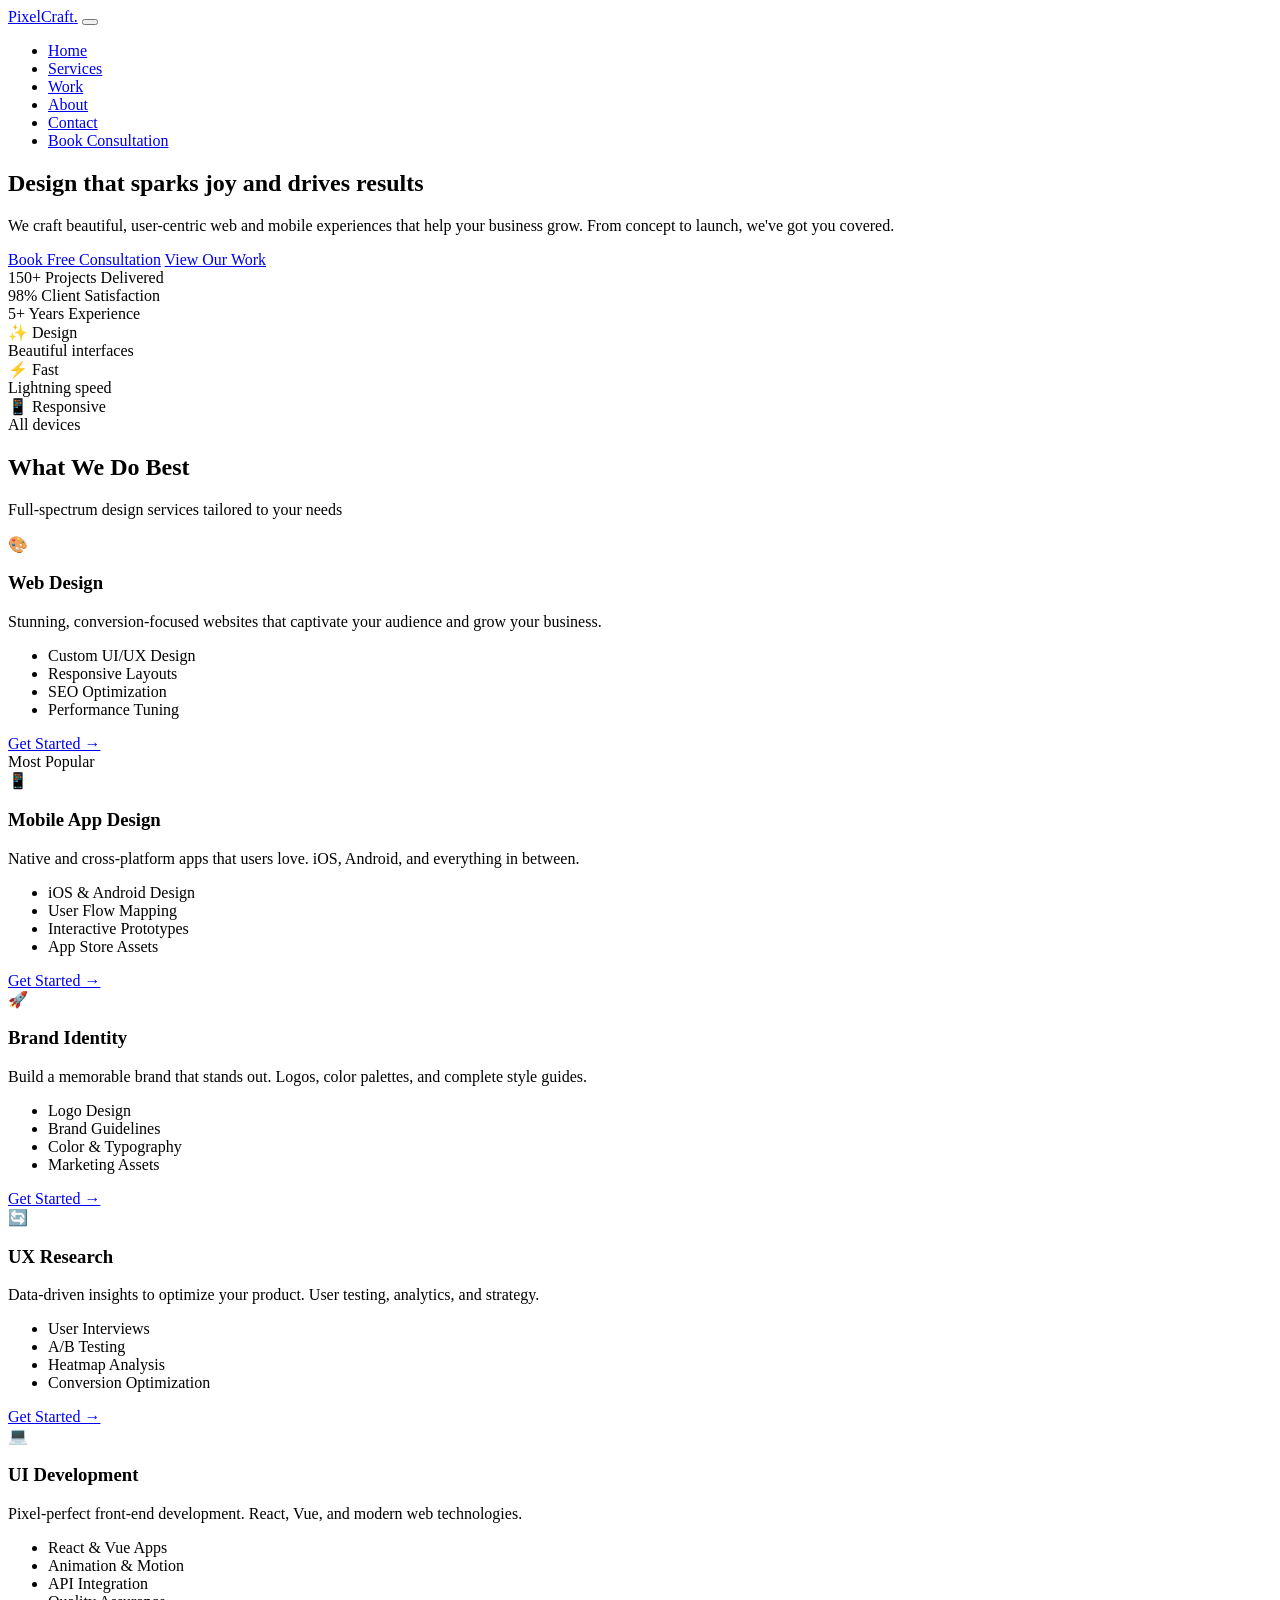
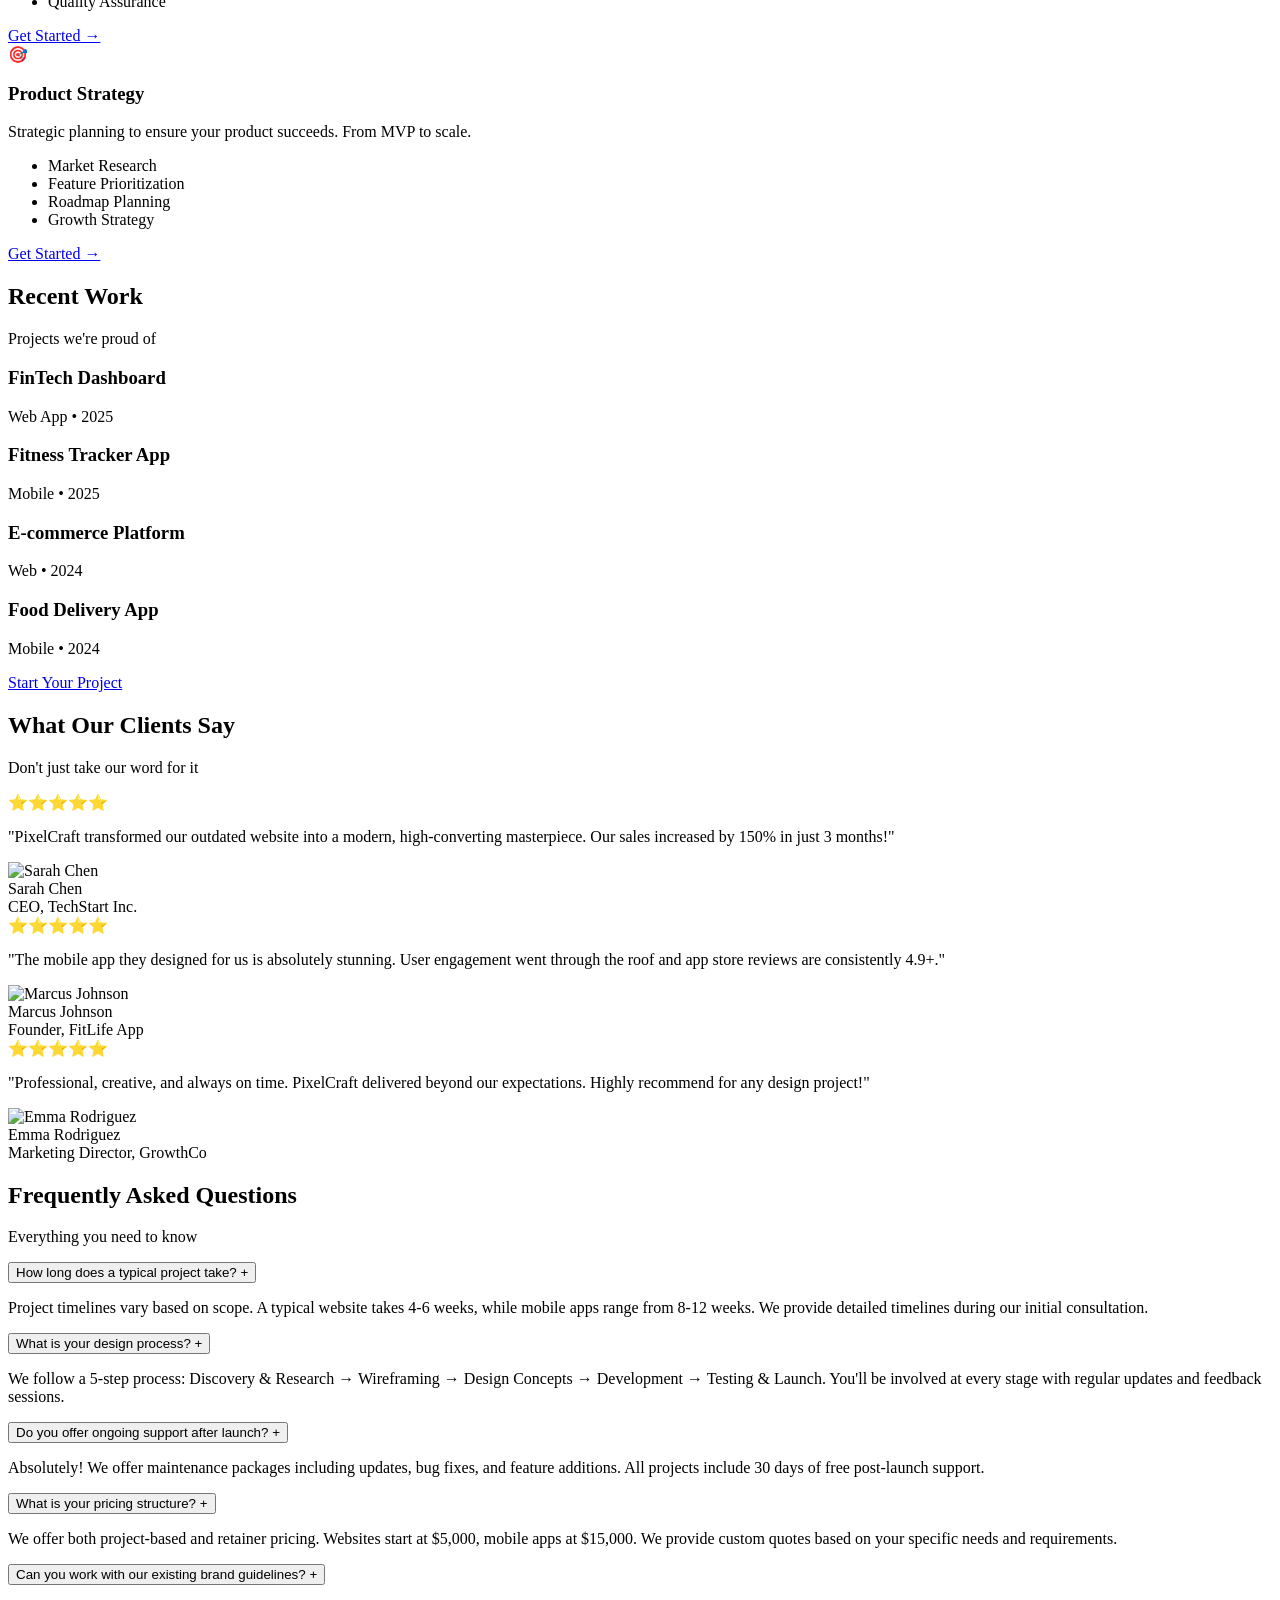
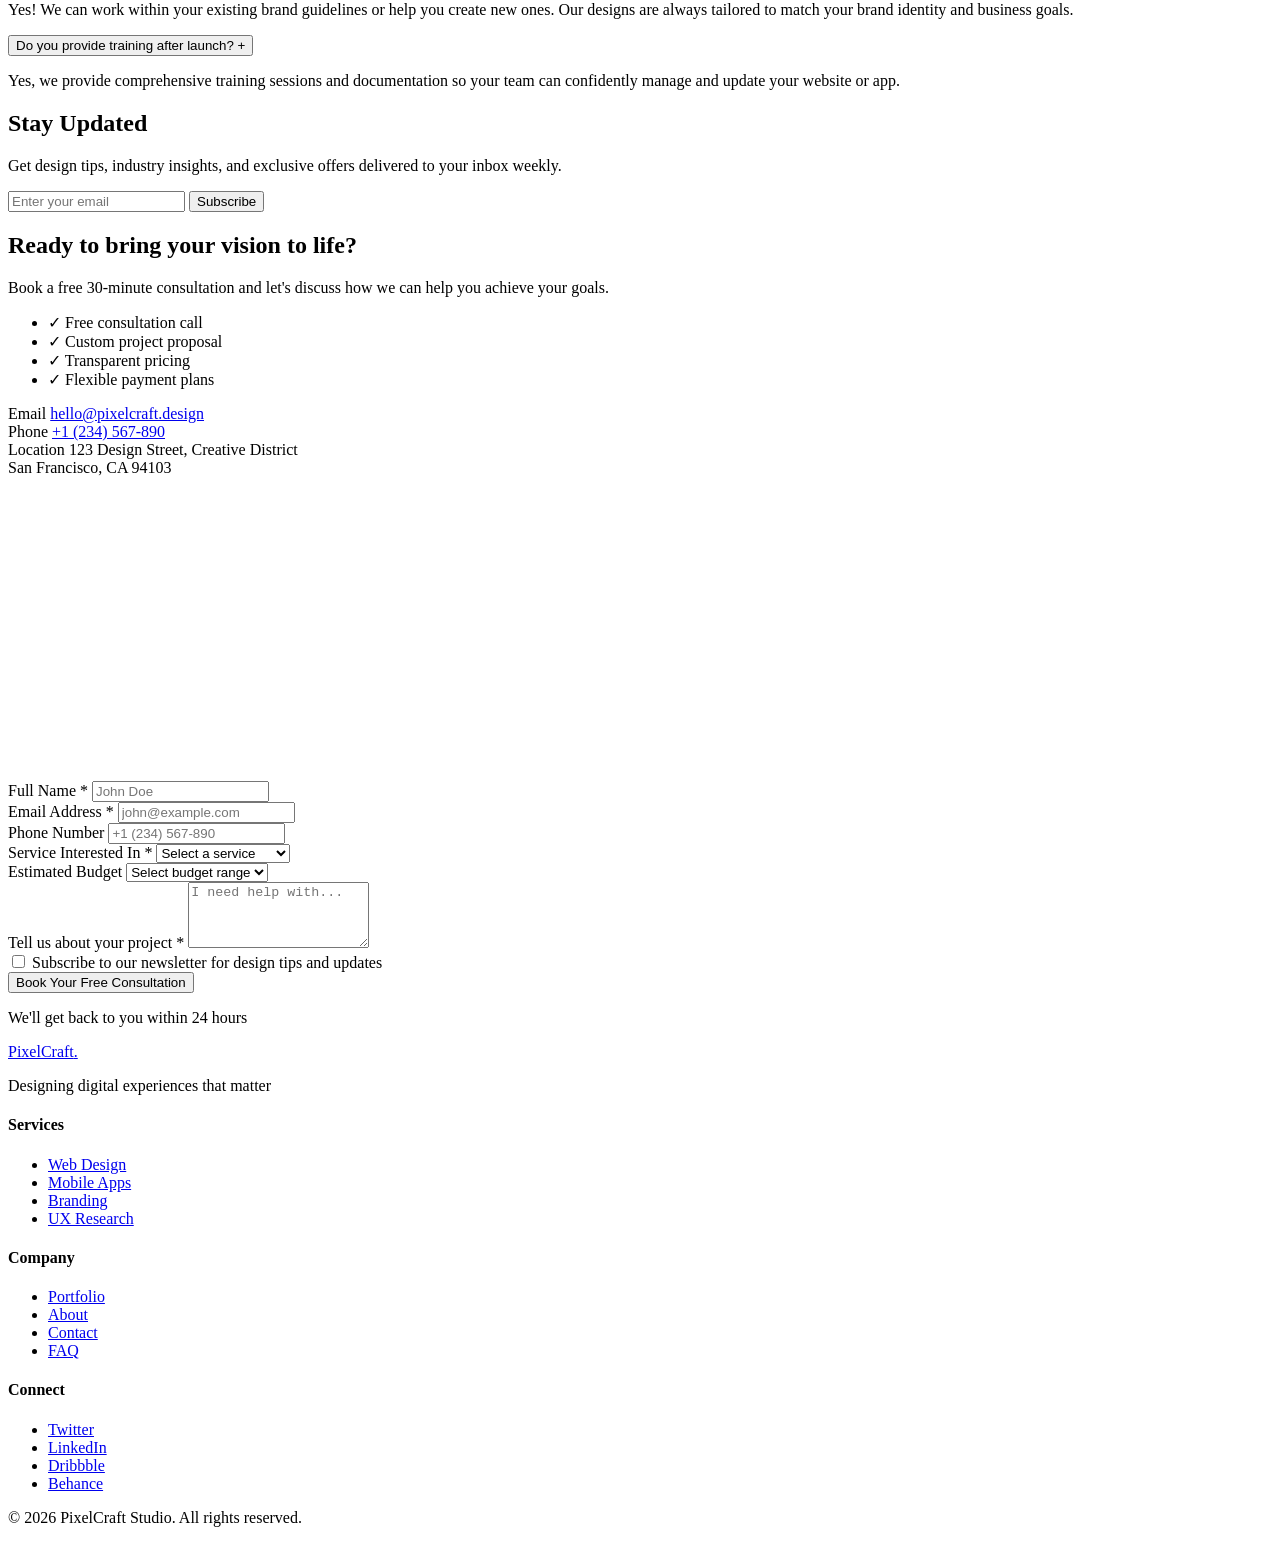
==== commit f4400289: "fix: update folder structure" ====
--- a/index.html
+++ b/index.html
@@ -5,7 +5,7 @@
     <meta name="viewport" content="width=device-width, initial-scale=1.0">
     <title>PixelCraft Studio - Web & App Design Experts</title>
     <meta name="description" content="Transform your digital presence with award-winning web and app design. Book a free consultation today!">
-    <link rel="stylesheet" href="styles.css">
+    <link rel="stylesheet" href="css/styles.css">
 </head>
 <body>
     <!-- Navigation -->
@@ -505,6 +505,6 @@
         </div>
     </footer>
 
-    <script src="script.js"></script>
+    <script src="js/script.js"></script>
 </body>
 </html>
